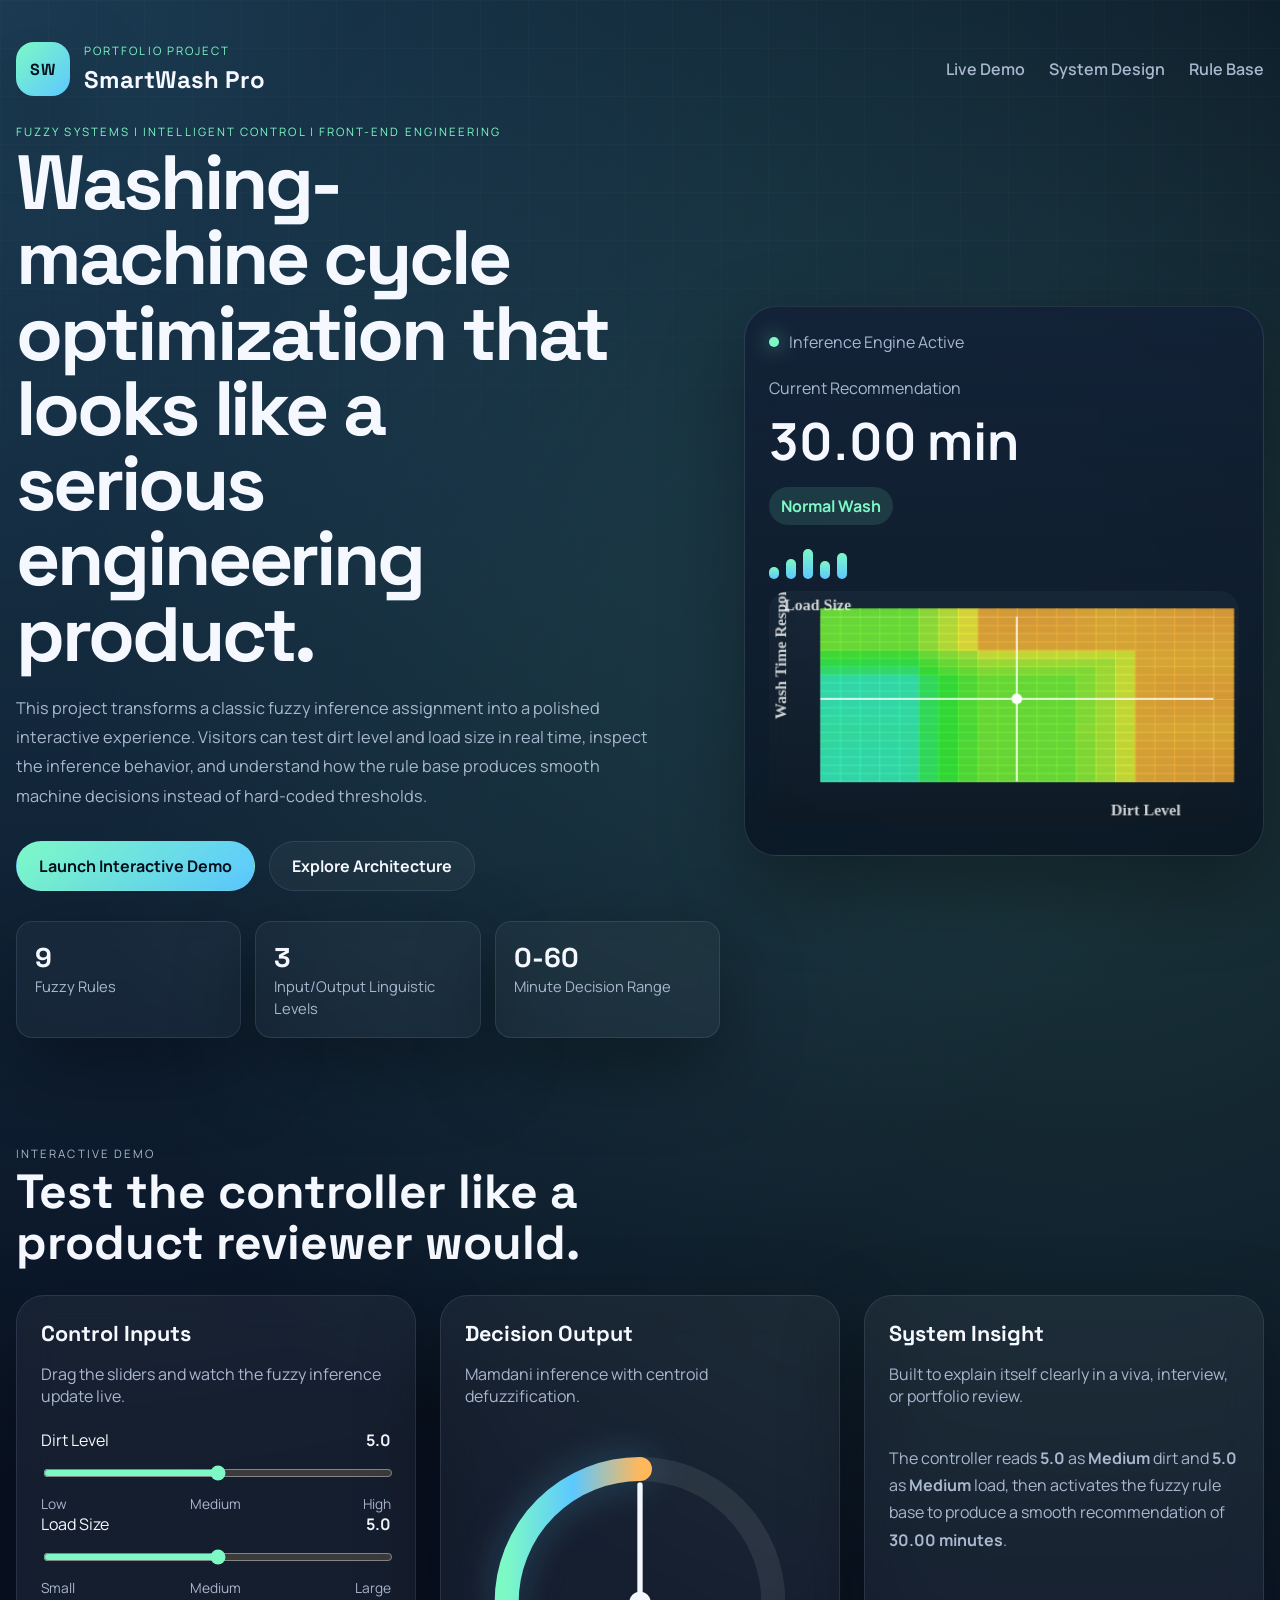
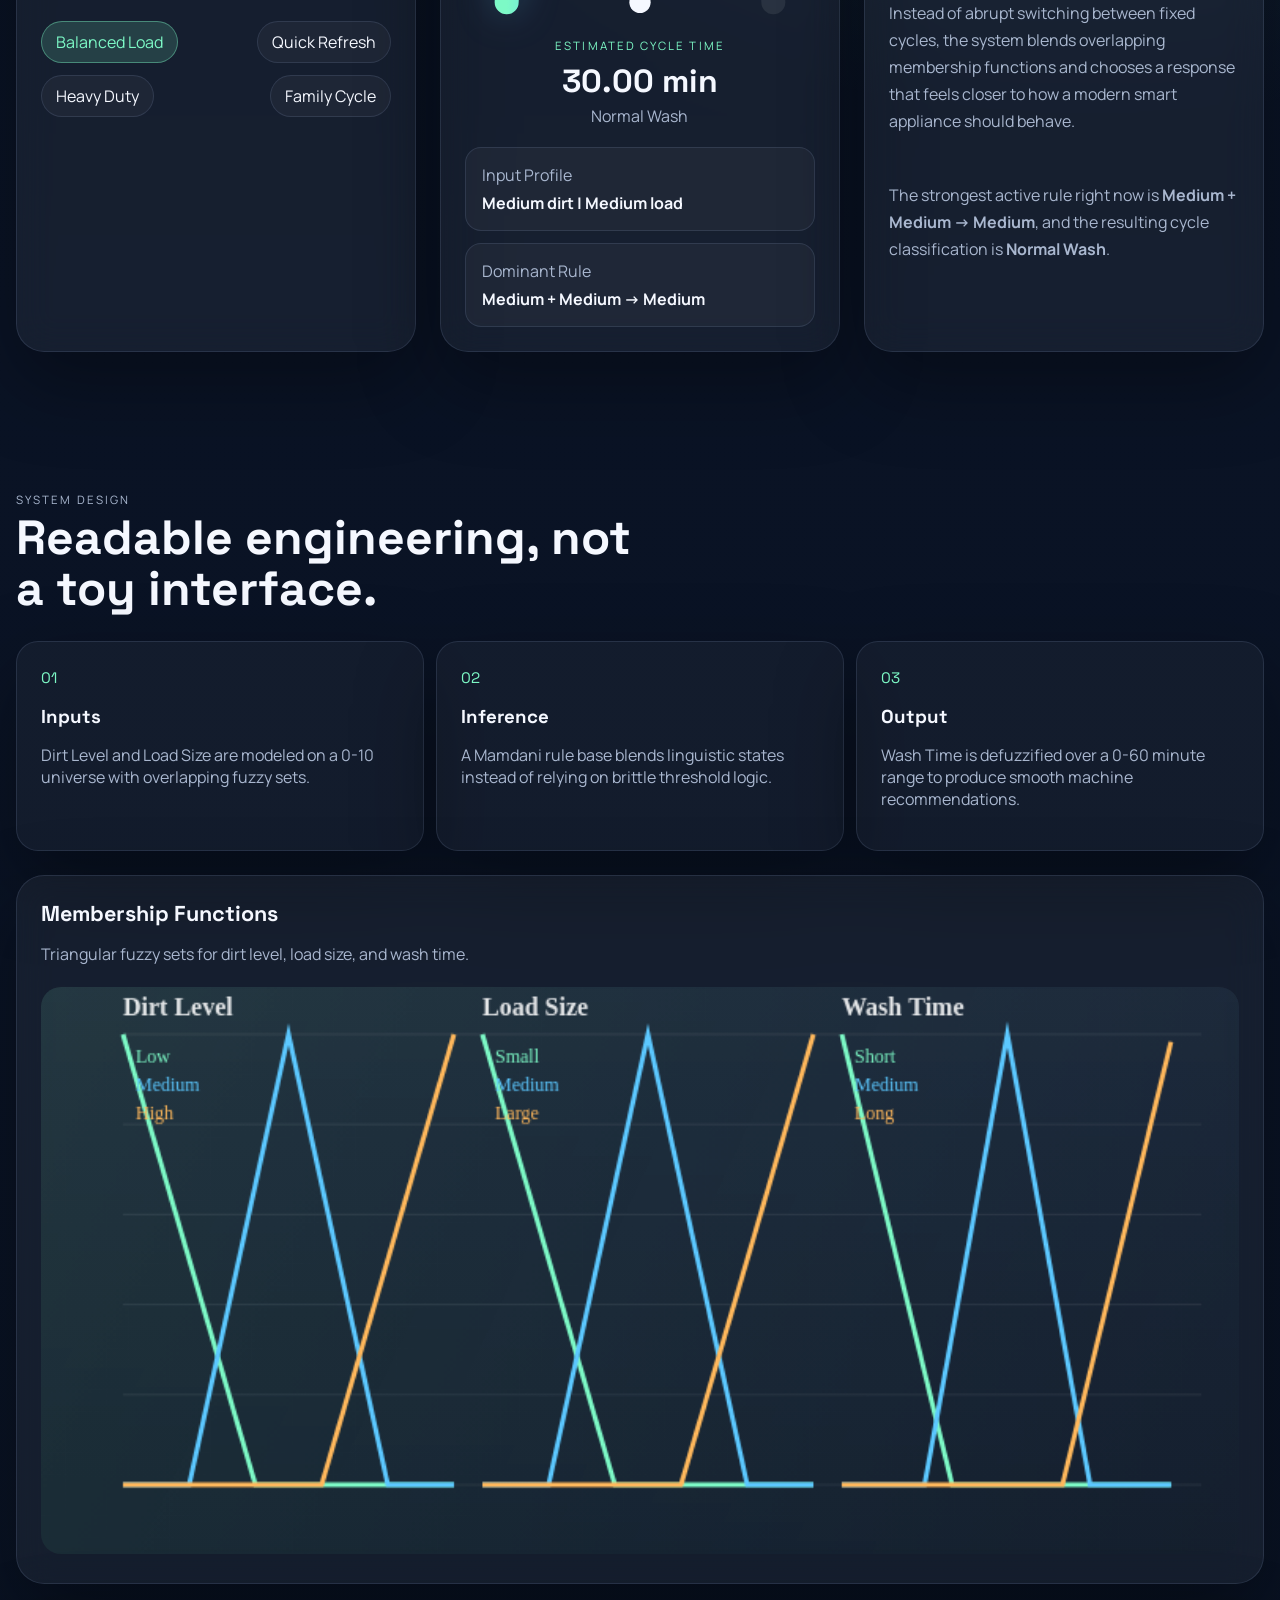
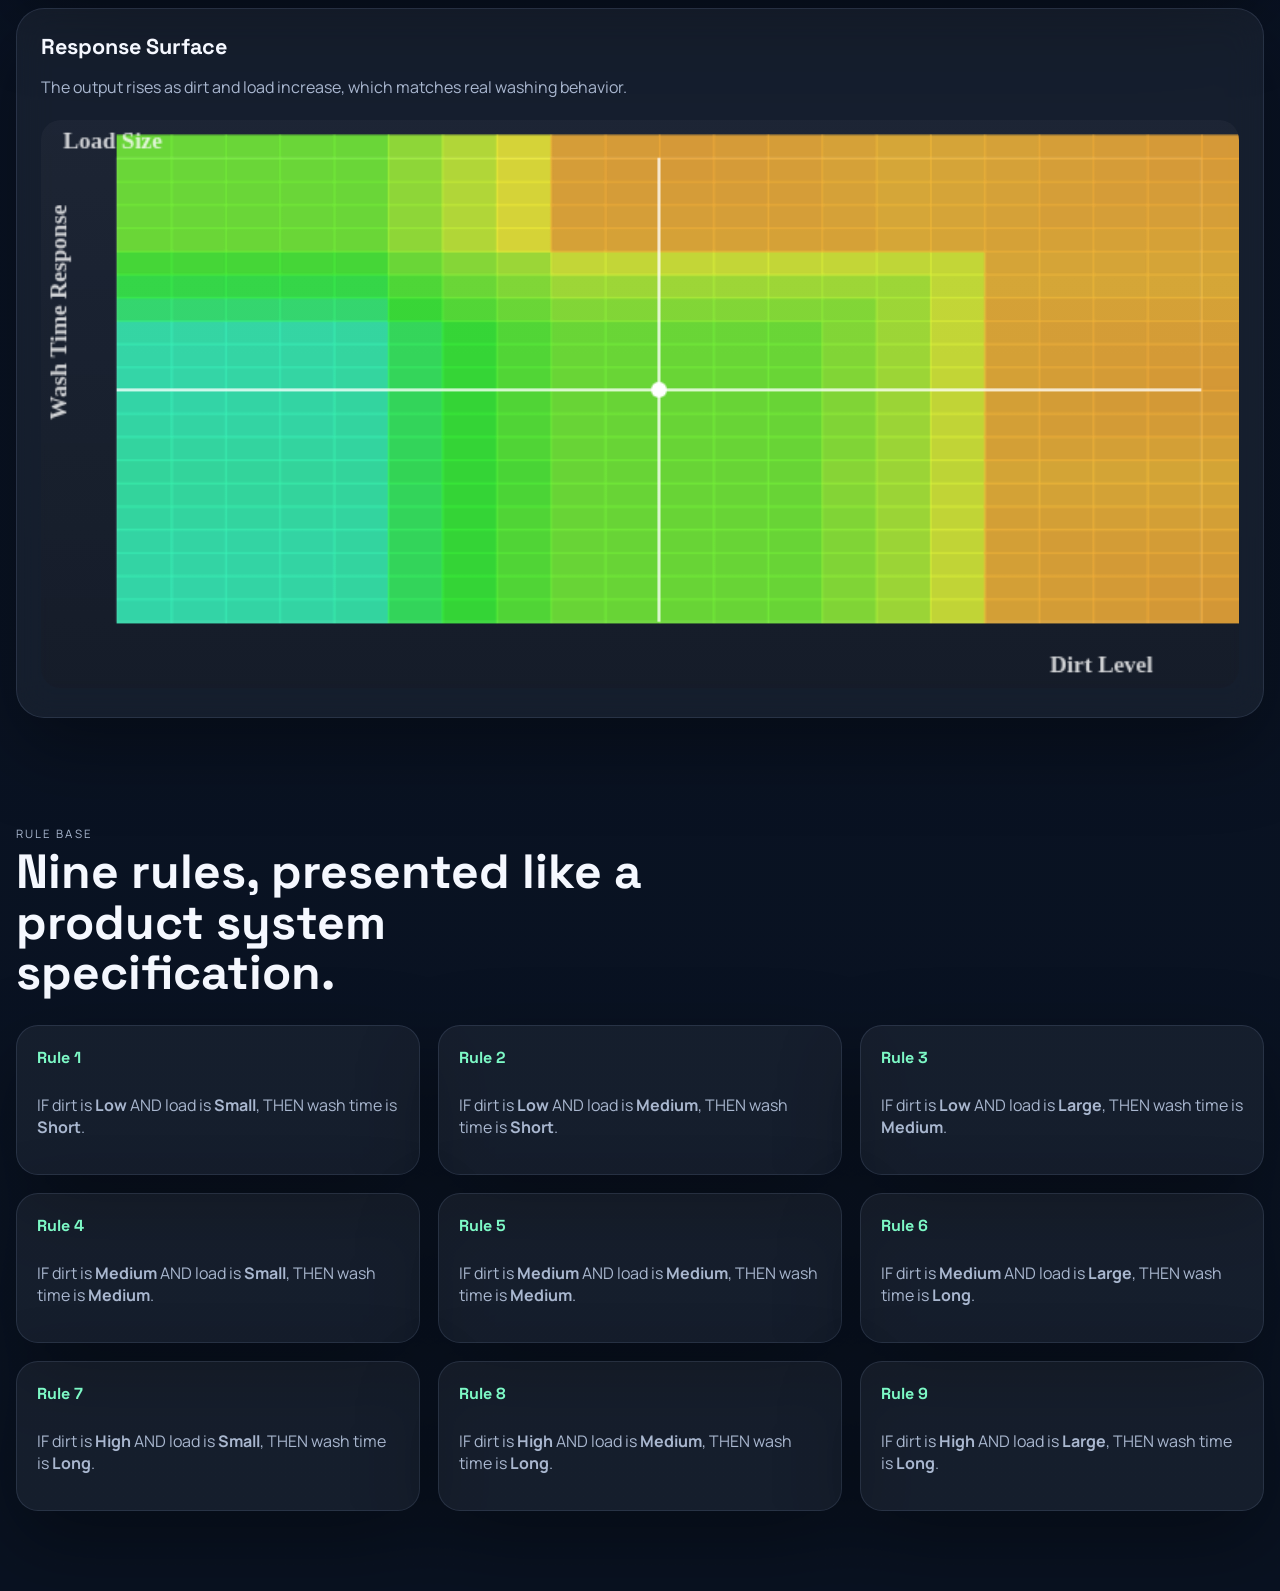
==== index.html @ 4794e283 "Launch SmartWash Pro portfolio site" ====
<!DOCTYPE html>
<html lang="en">
<head>
  <meta charset="UTF-8">
  <meta name="viewport" content="width=device-width, initial-scale=1.0">
  <title>SmartWash Pro | Fuzzy Logic Washing Machine Controller</title>
  <meta
    name="description"
    content="A portfolio-grade fuzzy logic controller for washing-machine cycle optimization with an interactive web demo, response surface, and rule-based inference engine."
  >
  <link rel="preconnect" href="https://fonts.googleapis.com">
  <link rel="preconnect" href="https://fonts.gstatic.com" crossorigin>
  <link href="https://fonts.googleapis.com/css2?family=Space+Grotesk:wght@400;500;700&family=Manrope:wght@400;500;700;800&display=swap" rel="stylesheet">
  <link rel="stylesheet" href="styles.css">
</head>
<body>
  <div class="page-shell">
    <header class="hero">
      <nav class="topbar">
        <div class="brand">
          <span class="brand-mark">SW</span>
          <div>
            <p class="eyebrow">Portfolio Project</p>
            <h1>SmartWash Pro</h1>
          </div>
        </div>
        <div class="topbar-links">
          <a href="#demo">Live Demo</a>
          <a href="#system">System Design</a>
          <a href="#rules">Rule Base</a>
        </div>
      </nav>

      <div class="hero-grid">
        <section class="hero-copy">
          <p class="eyebrow">Fuzzy Systems | Intelligent Control | Front-End Engineering</p>
          <h2>Washing-machine cycle optimization that looks like a serious engineering product.</h2>
          <p class="hero-text">
            This project transforms a classic fuzzy inference assignment into a polished interactive experience.
            Visitors can test dirt level and load size in real time, inspect the inference behavior, and understand
            how the rule base produces smooth machine decisions instead of hard-coded thresholds.
          </p>
          <div class="hero-actions">
            <a class="button button-primary" href="#demo">Launch Interactive Demo</a>
            <a class="button button-secondary" href="#system">Explore Architecture</a>
          </div>
          <ul class="hero-metrics">
            <li>
              <strong>9</strong>
              <span>Fuzzy Rules</span>
            </li>
            <li>
              <strong>3</strong>
              <span>Input/Output Linguistic Levels</span>
            </li>
            <li>
              <strong>0-60</strong>
              <span>Minute Decision Range</span>
            </li>
          </ul>
        </section>

        <section class="hero-panel">
          <div class="glass-card hero-visual">
            <div class="hero-visual-header">
              <span class="status-dot"></span>
              <span>Inference Engine Active</span>
            </div>
            <div class="hero-output">
              <p>Current Recommendation</p>
              <h3 id="hero-time">30.00 min</h3>
              <span id="hero-cycle" class="pill">Normal Wash</span>
            </div>
            <div class="signal-bars" aria-hidden="true">
              <span></span>
              <span></span>
              <span></span>
              <span></span>
              <span></span>
            </div>
            <canvas id="miniSurface" width="440" height="220"></canvas>
          </div>
        </section>
      </div>
    </header>

    <main>
      <section id="demo" class="section">
        <div class="section-heading">
          <p class="eyebrow">Interactive Demo</p>
          <h2>Test the controller like a product reviewer would.</h2>
        </div>

        <div class="demo-grid">
          <article class="card control-card">
            <div class="card-heading">
              <h3>Control Inputs</h3>
              <p>Drag the sliders and watch the fuzzy inference update live.</p>
            </div>

            <label class="slider-block" for="dirtSlider">
              <div class="slider-title">
                <span>Dirt Level</span>
                <strong id="dirtValue">5.0</strong>
              </div>
              <input id="dirtSlider" type="range" min="0" max="10" step="0.1" value="5">
              <div class="slider-scale">
                <span>Low</span>
                <span>Medium</span>
                <span>High</span>
              </div>
            </label>

            <label class="slider-block" for="loadSlider">
              <div class="slider-title">
                <span>Load Size</span>
                <strong id="loadValue">5.0</strong>
              </div>
              <input id="loadSlider" type="range" min="0" max="10" step="0.1" value="5">
              <div class="slider-scale">
                <span>Small</span>
                <span>Medium</span>
                <span>Large</span>
              </div>
            </label>

            <div class="preset-group">
              <button class="chip is-active" data-dirt="5" data-load="5">Balanced Load</button>
              <button class="chip" data-dirt="2.5" data-load="3">Quick Refresh</button>
              <button class="chip" data-dirt="8" data-load="9">Heavy Duty</button>
              <button class="chip" data-dirt="6.5" data-load="8">Family Cycle</button>
            </div>
          </article>

          <article class="card output-card">
            <div class="card-heading">
              <h3>Decision Output</h3>
              <p>Mamdani inference with centroid defuzzification.</p>
            </div>

            <div class="gauge-wrap">
              <svg viewBox="0 0 240 150" class="gauge" aria-hidden="true">
                <path class="gauge-track" d="M20 130 A100 100 0 0 1 220 130"></path>
                <path id="gaugeProgress" class="gauge-progress" d="M20 130 A100 100 0 0 1 220 130"></path>
                <line id="gaugeNeedle" class="gauge-needle" x1="120" y1="130" x2="120" y2="42"></line>
                <circle class="gauge-cap" cx="120" cy="130" r="8"></circle>
              </svg>
              <div class="gauge-readout">
                <span class="eyebrow">Estimated Cycle Time</span>
                <strong id="washTime">30.00 min</strong>
                <p id="cycleName">Normal Wash</p>
              </div>
            </div>

            <div class="output-grid">
              <div class="stat-tile">
                <span>Input Profile</span>
                <strong id="inputProfile">Medium dirt | Medium load</strong>
              </div>
              <div class="stat-tile">
                <span>Dominant Rule</span>
                <strong id="dominantRule">Medium + Medium -> Medium</strong>
              </div>
            </div>
          </article>

          <article class="card explanation-card">
            <div class="card-heading">
              <h3>System Insight</h3>
              <p>Built to explain itself clearly in a viva, interview, or portfolio review.</p>
            </div>

            <div id="systemInsight" class="insight-copy"></div>
          </article>
        </div>
      </section>

      <section id="system" class="section section-dark">
        <div class="section-heading">
          <p class="eyebrow">System Design</p>
          <h2>Readable engineering, not a toy interface.</h2>
        </div>

        <div class="architecture-grid">
          <article class="architecture-card">
            <span class="architecture-index">01</span>
            <h3>Inputs</h3>
            <p>Dirt Level and Load Size are modeled on a 0-10 universe with overlapping fuzzy sets.</p>
          </article>
          <article class="architecture-card">
            <span class="architecture-index">02</span>
            <h3>Inference</h3>
            <p>A Mamdani rule base blends linguistic states instead of relying on brittle threshold logic.</p>
          </article>
          <article class="architecture-card">
            <span class="architecture-index">03</span>
            <h3>Output</h3>
            <p>Wash Time is defuzzified over a 0-60 minute range to produce smooth machine recommendations.</p>
          </article>
        </div>

        <div class="visual-grid">
          <article class="card chart-card">
            <div class="card-heading">
              <h3>Membership Functions</h3>
              <p>Triangular fuzzy sets for dirt level, load size, and wash time.</p>
            </div>
            <canvas id="membershipCanvas" width="760" height="360"></canvas>
          </article>

          <article class="card surface-card">
            <div class="card-heading">
              <h3>Response Surface</h3>
              <p>The output rises as dirt and load increase, which matches real washing behavior.</p>
            </div>
            <canvas id="surfaceCanvas" width="760" height="360"></canvas>
          </article>
        </div>
      </section>

      <section id="rules" class="section">
        <div class="section-heading">
          <p class="eyebrow">Rule Base</p>
          <h2>Nine rules, presented like a product system specification.</h2>
        </div>

        <div id="ruleList" class="rules-grid"></div>
      </section>
    </main>
  </div>

  <script src="script.js"></script>
</body>
</html>
---- styles.css ----
:root {
  --bg: #08111f;
  --bg-soft: #0f1b32;
  --panel: rgba(10, 20, 38, 0.72);
  --panel-solid: #101b2f;
  --panel-light: #f5f7fb;
  --text: #f5f8ff;
  --text-soft: #a9b7cf;
  --text-dark: #122034;
  --line: rgba(180, 205, 255, 0.12);
  --accent: #7df9c6;
  --accent-2: #5cc8ff;
  --accent-3: #ffb85c;
  --danger: #ff6b6b;
  --shadow: 0 30px 80px rgba(0, 0, 0, 0.35);
  --radius-xl: 28px;
  --radius-lg: 22px;
  --radius-md: 16px;
  --max-width: 1320px;
}

* {
  box-sizing: border-box;
}

html {
  scroll-behavior: smooth;
}

body {
  margin: 0;
  font-family: "Manrope", sans-serif;
  color: var(--text);
  background:
    radial-gradient(circle at top left, rgba(92, 200, 255, 0.24), transparent 30%),
    radial-gradient(circle at 85% 15%, rgba(125, 249, 198, 0.16), transparent 24%),
    linear-gradient(180deg, #07101d 0%, #0a1325 40%, #091221 100%);
}

body::before {
  content: "";
  position: fixed;
  inset: 0;
  pointer-events: none;
  background-image:
    linear-gradient(rgba(255, 255, 255, 0.025) 1px, transparent 1px),
    linear-gradient(90deg, rgba(255, 255, 255, 0.025) 1px, transparent 1px);
  background-size: 48px 48px;
  mask-image: linear-gradient(180deg, rgba(0, 0, 0, 0.85), transparent 92%);
}

.page-shell {
  width: min(calc(100% - 32px), var(--max-width));
  margin: 0 auto;
}

.hero,
.section {
  position: relative;
  padding: 28px 0 80px;
}

.topbar {
  display: flex;
  align-items: center;
  justify-content: space-between;
  gap: 24px;
  padding: 14px 0 28px;
}

.brand {
  display: flex;
  align-items: center;
  gap: 14px;
}

.brand-mark {
  display: grid;
  place-items: center;
  width: 54px;
  height: 54px;
  border-radius: 18px;
  font-family: "Space Grotesk", sans-serif;
  font-weight: 700;
  letter-spacing: 0.08em;
  background: linear-gradient(135deg, var(--accent), var(--accent-2));
  color: #04101d;
  box-shadow: var(--shadow);
}

.brand h1,
.hero-copy h2,
.section-heading h2,
.card h3,
.architecture-card h3 {
  margin: 0;
  font-family: "Space Grotesk", sans-serif;
}

.eyebrow {
  margin: 0 0 6px;
  text-transform: uppercase;
  letter-spacing: 0.18em;
  font-size: 0.72rem;
  color: var(--accent);
}

.topbar-links {
  display: flex;
  gap: 24px;
}

.topbar-links a,
.button,
.chip {
  transition: transform 160ms ease, background 160ms ease, border-color 160ms ease, color 160ms ease, opacity 160ms ease;
}

.topbar-links a {
  color: var(--text-soft);
  text-decoration: none;
  font-weight: 600;
}

.topbar-links a:hover,
.topbar-links a:focus-visible {
  color: var(--text);
}

.hero-grid,
.demo-grid,
.architecture-grid,
.visual-grid {
  display: grid;
  gap: 24px;
}

.hero-grid {
  grid-template-columns: 1.15fr 0.85fr;
  align-items: center;
  min-height: 72vh;
}

.hero-copy h2 {
  max-width: 12ch;
  font-size: clamp(2.8rem, 6vw, 5.6rem);
  line-height: 0.98;
  letter-spacing: -0.04em;
}

.hero-text,
.section-heading p,
.card-heading p,
.architecture-card p,
.insight-copy,
.rule-card p {
  color: var(--text-soft);
}

.hero-text {
  max-width: 65ch;
  margin: 22px 0 0;
  font-size: 1.02rem;
  line-height: 1.8;
}

.hero-actions {
  display: flex;
  gap: 14px;
  flex-wrap: wrap;
  margin: 30px 0;
}

.button {
  display: inline-flex;
  align-items: center;
  justify-content: center;
  min-height: 50px;
  padding: 0 22px;
  border-radius: 999px;
  border: 1px solid var(--line);
  text-decoration: none;
  font-weight: 700;
}

.button:hover,
.chip:hover {
  transform: translateY(-2px);
}

.button-primary {
  background: linear-gradient(135deg, var(--accent), var(--accent-2));
  color: #05101d;
}

.button-secondary {
  color: var(--text);
  background: rgba(255, 255, 255, 0.04);
}

.hero-metrics {
  display: grid;
  grid-template-columns: repeat(3, minmax(0, 1fr));
  gap: 14px;
  padding: 0;
  margin: 0;
  list-style: none;
}

.hero-metrics li,
.card,
.architecture-card,
.rule-card {
  border: 1px solid var(--line);
  box-shadow: var(--shadow);
}

.hero-metrics li {
  padding: 18px;
  border-radius: var(--radius-md);
  background: rgba(255, 255, 255, 0.035);
  backdrop-filter: blur(10px);
}

.hero-metrics strong {
  display: block;
  font-size: 1.7rem;
  font-family: "Space Grotesk", sans-serif;
}

.hero-metrics span {
  color: var(--text-soft);
  font-size: 0.92rem;
}

.glass-card {
  background: linear-gradient(180deg, rgba(18, 31, 54, 0.82), rgba(7, 16, 30, 0.72));
  border: 1px solid rgba(190, 218, 255, 0.14);
  border-radius: 32px;
  padding: 24px;
  backdrop-filter: blur(20px);
  box-shadow: var(--shadow);
}

.hero-visual-header {
  display: flex;
  align-items: center;
  gap: 10px;
  color: var(--text-soft);
}

.status-dot {
  width: 10px;
  height: 10px;
  border-radius: 999px;
  background: var(--accent);
  box-shadow: 0 0 20px rgba(125, 249, 198, 0.8);
}

.hero-output {
  margin: 24px 0 12px;
}

.hero-output p,
.gauge-readout p,
.stat-tile span {
  margin: 0;
  color: var(--text-soft);
}

.hero-output h3 {
  margin: 6px 0 12px;
  font-size: clamp(2.2rem, 4vw, 3.5rem);
}

.pill {
  display: inline-flex;
  align-items: center;
  padding: 8px 12px;
  border-radius: 999px;
  background: rgba(125, 249, 198, 0.12);
  color: var(--accent);
  font-weight: 700;
}

.signal-bars {
  display: flex;
  align-items: end;
  gap: 7px;
  height: 42px;
  margin-bottom: 12px;
}

.signal-bars span {
  width: 10px;
  border-radius: 999px;
  background: linear-gradient(180deg, var(--accent), var(--accent-2));
  animation: signal 1.6s ease-in-out infinite;
}

.signal-bars span:nth-child(1) { height: 12px; animation-delay: 0s; }
.signal-bars span:nth-child(2) { height: 20px; animation-delay: 0.12s; }
.signal-bars span:nth-child(3) { height: 30px; animation-delay: 0.24s; }
.signal-bars span:nth-child(4) { height: 18px; animation-delay: 0.36s; }
.signal-bars span:nth-child(5) { height: 26px; animation-delay: 0.48s; }

@keyframes signal {
  0%, 100% { opacity: 0.45; transform: scaleY(0.88); }
  50% { opacity: 1; transform: scaleY(1.08); }
}

.section-heading {
  max-width: 64ch;
  margin-bottom: 26px;
}

.section-heading h2 {
  font-size: clamp(2rem, 4vw, 3rem);
  line-height: 1.06;
}

.demo-grid {
  grid-template-columns: 1fr 1fr 1fr;
}

.card {
  padding: 24px;
  border-radius: var(--radius-xl);
  background: rgba(255, 255, 255, 0.05);
  backdrop-filter: blur(18px);
}

.card-heading {
  margin-bottom: 22px;
}

.card-heading h3 {
  font-size: 1.35rem;
}

.slider-block + .slider-block {
  margin-top: 24px;
}

.slider-title,
.output-grid,
.architecture-grid,
.preset-group {
  display: flex;
  justify-content: space-between;
  gap: 12px;
  flex-wrap: wrap;
}

.slider-title {
  margin-bottom: 12px;
}

input[type="range"] {
  width: 100%;
  accent-color: var(--accent);
}

.slider-scale {
  display: flex;
  justify-content: space-between;
  margin-top: 8px;
  color: var(--text-soft);
  font-size: 0.86rem;
}

.preset-group {
  margin-top: 24px;
}

.chip {
  min-height: 42px;
  padding: 0 14px;
  border-radius: 999px;
  border: 1px solid var(--line);
  background: rgba(255, 255, 255, 0.04);
  color: var(--text);
  font: inherit;
  cursor: pointer;
}

.chip.is-active {
  background: rgba(125, 249, 198, 0.16);
  color: var(--accent);
  border-color: rgba(125, 249, 198, 0.4);
}

.gauge-wrap {
  display: grid;
  place-items: center;
  gap: 4px;
}

.gauge {
  width: min(100%, 320px);
  overflow: visible;
}

.gauge-track,
.gauge-progress {
  fill: none;
  stroke-linecap: round;
  stroke-width: 18;
}

.gauge-track {
  stroke: rgba(255, 255, 255, 0.08);
}

.gauge-progress {
  stroke: url(#gaugeGradient);
  filter: drop-shadow(0 0 14px rgba(92, 200, 255, 0.25));
}

.gauge-needle {
  stroke: var(--text);
  stroke-width: 4;
  stroke-linecap: round;
  transform-origin: 120px 130px;
}

.gauge-cap {
  fill: var(--text);
}

.gauge-readout {
  text-align: center;
}

.gauge-readout strong {
  display: block;
  margin: 6px 0 4px;
  font-size: 2rem;
  font-family: "Space Grotesk", sans-serif;
}

.output-grid {
  margin-top: 20px;
}

.stat-tile {
  flex: 1 1 220px;
  padding: 16px;
  border-radius: var(--radius-md);
  background: rgba(255, 255, 255, 0.04);
  border: 1px solid var(--line);
}

.stat-tile strong {
  display: block;
  margin-top: 6px;
}

.insight-copy {
  display: grid;
  gap: 14px;
  line-height: 1.7;
}

.section-dark {
  padding-top: 60px;
}

.architecture-grid {
  display: grid;
  grid-template-columns: repeat(3, minmax(0, 1fr));
  margin-bottom: 24px;
}

.architecture-card {
  padding: 24px;
  border-radius: var(--radius-lg);
  background: rgba(255, 255, 255, 0.04);
}

.architecture-index {
  display: inline-flex;
  margin-bottom: 18px;
  color: var(--accent);
  font-family: "Space Grotesk", sans-serif;
  font-size: 0.95rem;
}

.visual-grid {
  grid-template-columns: 1fr;
}

.chart-card canvas,
.surface-card canvas,
.hero-visual canvas {
  width: 100%;
  border-radius: 20px;
  background: linear-gradient(180deg, rgba(255, 255, 255, 0.02), rgba(0, 0, 0, 0.14));
}

.rules-grid {
  display: grid;
  grid-template-columns: repeat(3, minmax(0, 1fr));
  gap: 18px;
}

.rule-card {
  padding: 20px;
  border-radius: var(--radius-lg);
  background: rgba(255, 255, 255, 0.05);
}

.rule-card strong {
  display: inline-flex;
  margin-bottom: 10px;
  color: var(--accent);
  font-family: "Space Grotesk", sans-serif;
}

@media (max-width: 1100px) {
  .hero-grid,
  .demo-grid,
  .architecture-grid,
  .rules-grid {
    grid-template-columns: 1fr;
  }

  .topbar {
    flex-direction: column;
    align-items: flex-start;
  }

  .topbar-links {
    gap: 16px;
    flex-wrap: wrap;
  }
}

@media (max-width: 720px) {
  .page-shell {
    width: min(calc(100% - 20px), var(--max-width));
  }

  .hero,
  .section {
    padding-bottom: 56px;
  }

  .card,
  .architecture-card,
  .glass-card {
    padding: 18px;
    border-radius: 22px;
  }

  .hero-copy h2 {
    max-width: 100%;
  }

  .hero-metrics {
    grid-template-columns: 1fr;
  }
}
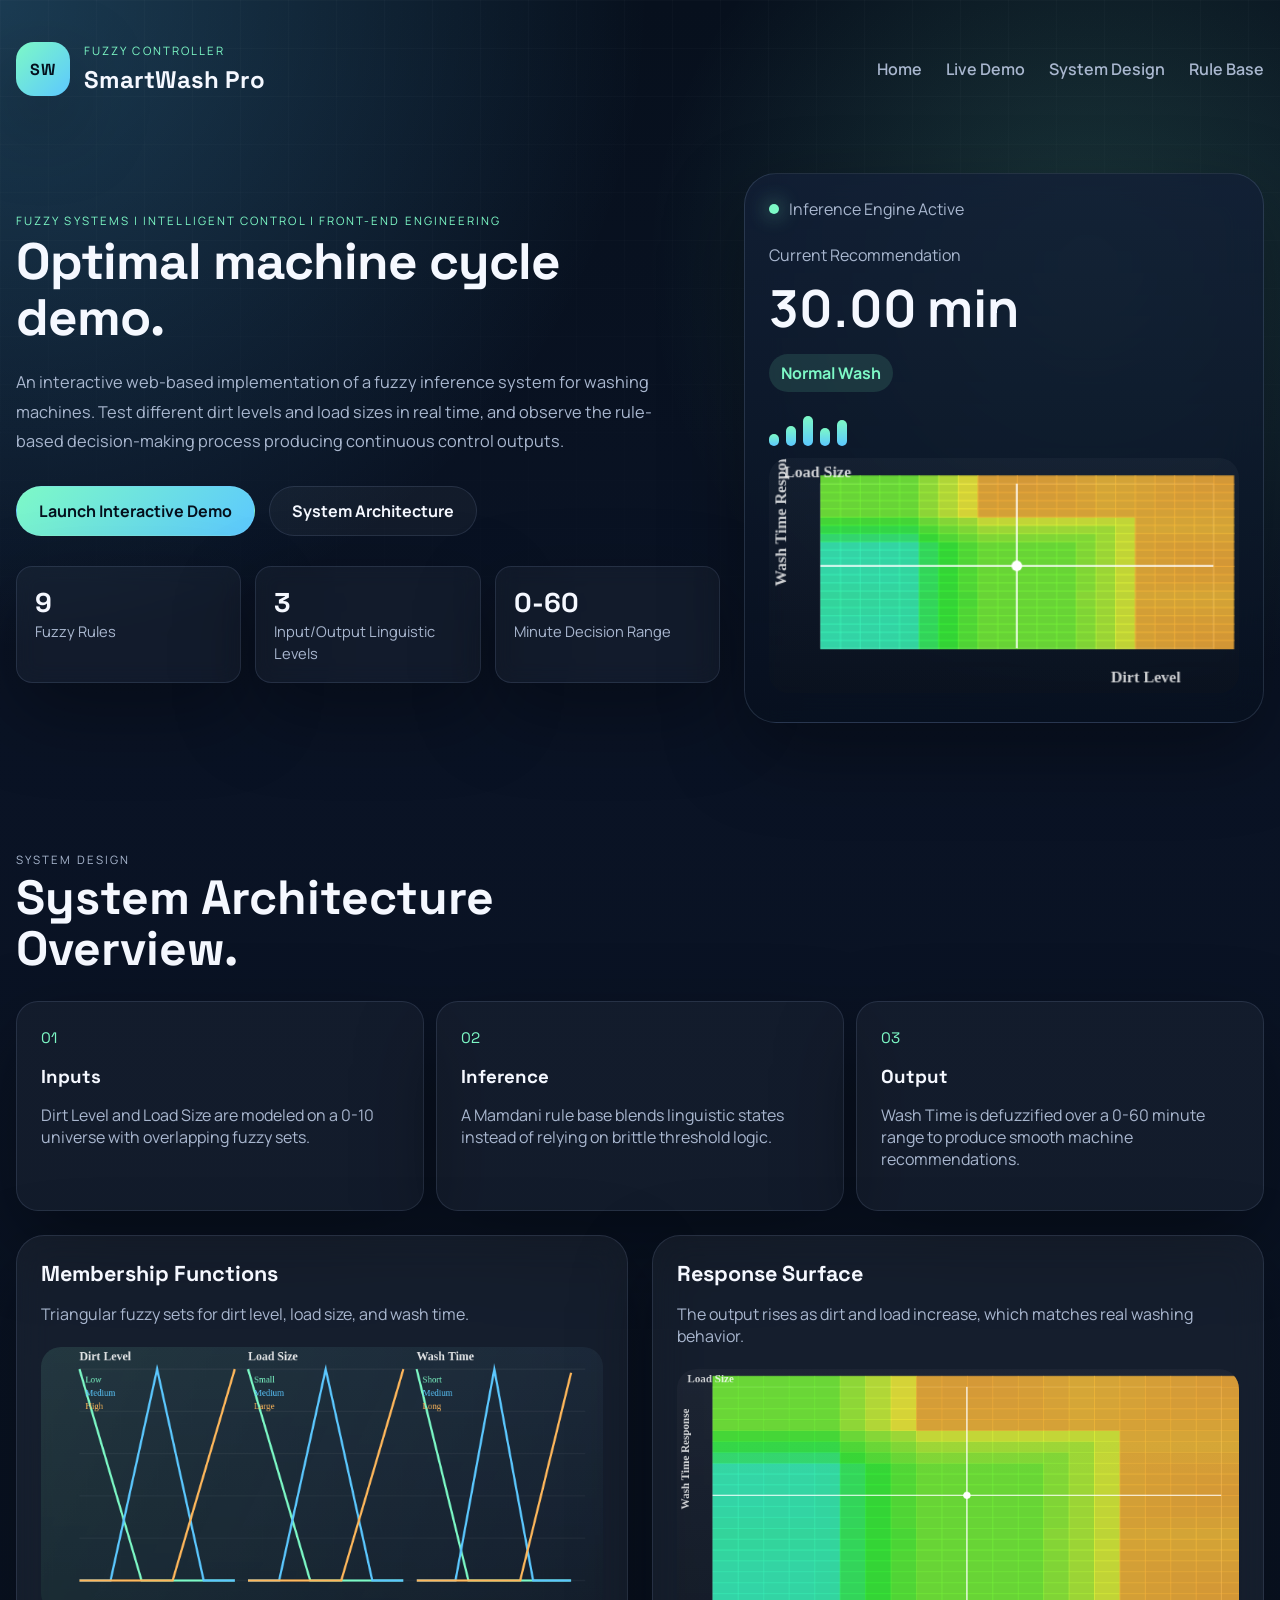
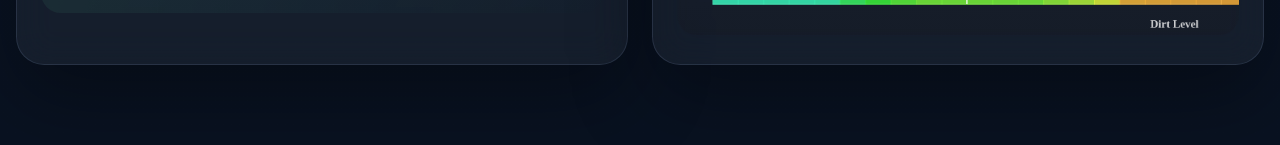
==== commit 47681424: "Update washing machine project files" ====
--- a/index.html
+++ b/index.html
@@ -20,29 +20,28 @@
         <div class="brand">
           <span class="brand-mark">SW</span>
           <div>
-            <p class="eyebrow">Portfolio Project</p>
+            <p class="eyebrow">Fuzzy Controller</p>
             <h1>SmartWash Pro</h1>
           </div>
         </div>
         <div class="topbar-links">
-          <a href="#demo">Live Demo</a>
+          <a href="index.html">Home</a>
+          <a href="demo.html">Live Demo</a>
           <a href="#system">System Design</a>
-          <a href="#rules">Rule Base</a>
+          <a href="rules.html">Rule Base</a>
         </div>
       </nav>
 
       <div class="hero-grid">
         <section class="hero-copy">
           <p class="eyebrow">Fuzzy Systems | Intelligent Control | Front-End Engineering</p>
-          <h2>Washing-machine cycle optimization that looks like a serious engineering product.</h2>
+          <h2>Optimal machine cycle demo.</h2>
           <p class="hero-text">
-            This project transforms a classic fuzzy inference assignment into a polished interactive experience.
-            Visitors can test dirt level and load size in real time, inspect the inference behavior, and understand
-            how the rule base produces smooth machine decisions instead of hard-coded thresholds.
+            An interactive web-based implementation of a fuzzy inference system for washing machines. Test different dirt levels and load sizes in real time, and observe the rule-based decision-making process producing continuous control outputs.
           </p>
           <div class="hero-actions">
-            <a class="button button-primary" href="#demo">Launch Interactive Demo</a>
-            <a class="button button-secondary" href="#system">Explore Architecture</a>
+            <a class="button button-primary" href="demo.html">Launch Interactive Demo</a>
+            <a class="button button-secondary" href="#system">System Architecture</a>
           </div>
           <ul class="hero-metrics">
             <li>
@@ -85,100 +84,10 @@
     </header>
 
     <main>
-      <section id="demo" class="section">
-        <div class="section-heading">
-          <p class="eyebrow">Interactive Demo</p>
-          <h2>Test the controller like a product reviewer would.</h2>
-        </div>
-
-        <div class="demo-grid">
-          <article class="card control-card">
-            <div class="card-heading">
-              <h3>Control Inputs</h3>
-              <p>Drag the sliders and watch the fuzzy inference update live.</p>
-            </div>
-
-            <label class="slider-block" for="dirtSlider">
-              <div class="slider-title">
-                <span>Dirt Level</span>
-                <strong id="dirtValue">5.0</strong>
-              </div>
-              <input id="dirtSlider" type="range" min="0" max="10" step="0.1" value="5">
-              <div class="slider-scale">
-                <span>Low</span>
-                <span>Medium</span>
-                <span>High</span>
-              </div>
-            </label>
-
-            <label class="slider-block" for="loadSlider">
-              <div class="slider-title">
-                <span>Load Size</span>
-                <strong id="loadValue">5.0</strong>
-              </div>
-              <input id="loadSlider" type="range" min="0" max="10" step="0.1" value="5">
-              <div class="slider-scale">
-                <span>Small</span>
-                <span>Medium</span>
-                <span>Large</span>
-              </div>
-            </label>
-
-            <div class="preset-group">
-              <button class="chip is-active" data-dirt="5" data-load="5">Balanced Load</button>
-              <button class="chip" data-dirt="2.5" data-load="3">Quick Refresh</button>
-              <button class="chip" data-dirt="8" data-load="9">Heavy Duty</button>
-              <button class="chip" data-dirt="6.5" data-load="8">Family Cycle</button>
-            </div>
-          </article>
-
-          <article class="card output-card">
-            <div class="card-heading">
-              <h3>Decision Output</h3>
-              <p>Mamdani inference with centroid defuzzification.</p>
-            </div>
-
-            <div class="gauge-wrap">
-              <svg viewBox="0 0 240 150" class="gauge" aria-hidden="true">
-                <path class="gauge-track" d="M20 130 A100 100 0 0 1 220 130"></path>
-                <path id="gaugeProgress" class="gauge-progress" d="M20 130 A100 100 0 0 1 220 130"></path>
-                <line id="gaugeNeedle" class="gauge-needle" x1="120" y1="130" x2="120" y2="42"></line>
-                <circle class="gauge-cap" cx="120" cy="130" r="8"></circle>
-              </svg>
-              <div class="gauge-readout">
-                <span class="eyebrow">Estimated Cycle Time</span>
-                <strong id="washTime">30.00 min</strong>
-                <p id="cycleName">Normal Wash</p>
-              </div>
-            </div>
-
-            <div class="output-grid">
-              <div class="stat-tile">
-                <span>Input Profile</span>
-                <strong id="inputProfile">Medium dirt | Medium load</strong>
-              </div>
-              <div class="stat-tile">
-                <span>Dominant Rule</span>
-                <strong id="dominantRule">Medium + Medium -> Medium</strong>
-              </div>
-            </div>
-          </article>
-
-          <article class="card explanation-card">
-            <div class="card-heading">
-              <h3>System Insight</h3>
-              <p>Built to explain itself clearly in a viva, interview, or portfolio review.</p>
-            </div>
-
-            <div id="systemInsight" class="insight-copy"></div>
-          </article>
-        </div>
-      </section>
-
-      <section id="system" class="section section-dark">
+      <section id="system" class="section section-dark" style="padding-top: 0;">
         <div class="section-heading">
           <p class="eyebrow">System Design</p>
-          <h2>Readable engineering, not a toy interface.</h2>
+          <h2>System Architecture Overview.</h2>
         </div>
 
         <div class="architecture-grid">
@@ -217,15 +126,6 @@
           </article>
         </div>
       </section>
-
-      <section id="rules" class="section">
-        <div class="section-heading">
-          <p class="eyebrow">Rule Base</p>
-          <h2>Nine rules, presented like a product system specification.</h2>
-        </div>
-
-        <div id="ruleList" class="rules-grid"></div>
-      </section>
     </main>
   </div>
 
--- a/styles.css
+++ b/styles.css
@@ -142,10 +142,10 @@
 }
 
 .hero-copy h2 {
-  max-width: 12ch;
-  font-size: clamp(2.8rem, 6vw, 5.6rem);
-  line-height: 0.98;
-  letter-spacing: -0.04em;
+  max-width: 20ch;
+  font-size: clamp(2rem, 4vw, 3.5rem);
+  line-height: 1.1;
+  letter-spacing: -0.02em;
 }
 
 .hero-text,
@@ -487,7 +487,7 @@
 }
 
 .visual-grid {
-  grid-template-columns: 1fr;
+  grid-template-columns: 1fr 1fr;
 }
 
 .chart-card canvas,
@@ -521,7 +521,8 @@
   .hero-grid,
   .demo-grid,
   .architecture-grid,
-  .rules-grid {
+  .rules-grid,
+  .visual-grid {
     grid-template-columns: 1fr;
   }
 
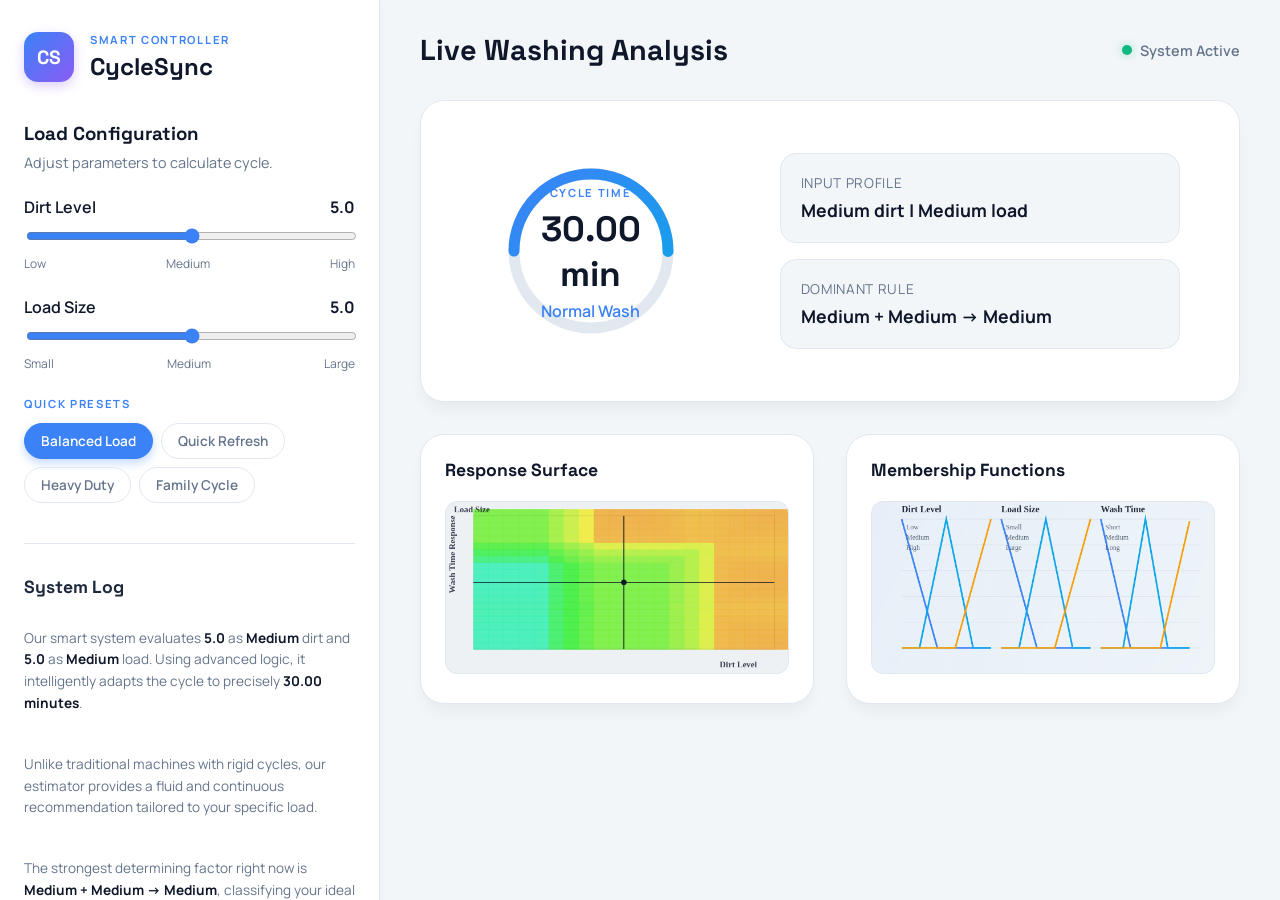
==== commit 40dfac44: "CycleSync Dashboard UI Overhaul" ====
--- a/index.html
+++ b/index.html
@@ -3,132 +3,125 @@
 <head>
   <meta charset="UTF-8">
   <meta name="viewport" content="width=device-width, initial-scale=1.0">
-  <title>SmartWash Pro | Fuzzy Logic Washing Machine Controller</title>
-  <meta
-    name="description"
-    content="A portfolio-grade fuzzy logic controller for washing-machine cycle optimization with an interactive web demo, response surface, and rule-based inference engine."
-  >
+  <title>CycleSync | Intelligent Washer Dashboard</title>
+  <meta name="description" content="CycleSync dashboard for optimal washing cycle calculations.">
   <link rel="preconnect" href="https://fonts.googleapis.com">
   <link rel="preconnect" href="https://fonts.gstatic.com" crossorigin>
   <link href="https://fonts.googleapis.com/css2?family=Space+Grotesk:wght@400;500;700&family=Manrope:wght@400;500;700;800&display=swap" rel="stylesheet">
   <link rel="stylesheet" href="styles.css">
 </head>
 <body>
-  <div class="page-shell">
-    <header class="hero">
-      <nav class="topbar">
-        <div class="brand">
-          <span class="brand-mark">SW</span>
-          <div>
-            <p class="eyebrow">Fuzzy Controller</p>
-            <h1>SmartWash Pro</h1>
+  <div class="app-container">
+    <!-- Sidebar / Control Panel -->
+    <aside class="sidebar">
+      <div class="brand">
+        <span class="brand-mark">CS</span>
+        <div>
+          <p class="eyebrow">Smart Controller</p>
+          <h1>CycleSync</h1>
+        </div>
+      </div>
+      
+      <div class="control-panel">
+        <div class="panel-header">
+          <h3>Load Configuration</h3>
+          <p>Adjust parameters to calculate cycle.</p>
+        </div>
+
+        <label class="slider-block" for="dirtSlider">
+          <div class="slider-title">
+            <span>Dirt Level</span>
+            <strong id="dirtValue">5.0</strong>
+          </div>
+          <input id="dirtSlider" type="range" min="0" max="10" step="0.1" value="5">
+          <div class="slider-scale">
+            <span>Low</span><span>Medium</span><span>High</span>
+          </div>
+        </label>
+
+        <label class="slider-block" for="loadSlider">
+          <div class="slider-title">
+            <span>Load Size</span>
+            <strong id="loadValue">5.0</strong>
+          </div>
+          <input id="loadSlider" type="range" min="0" max="10" step="0.1" value="5">
+          <div class="slider-scale">
+            <span>Small</span><span>Medium</span><span>Large</span>
+          </div>
+        </label>
+
+        <div class="preset-group">
+          <p class="eyebrow">Quick Presets</p>
+          <div class="preset-buttons">
+            <button class="chip is-active" data-dirt="5" data-load="5">Balanced Load</button>
+            <button class="chip" data-dirt="2.5" data-load="3">Quick Refresh</button>
+            <button class="chip" data-dirt="8" data-load="9">Heavy Duty</button>
+            <button class="chip" data-dirt="6.5" data-load="8">Family Cycle</button>
           </div>
         </div>
-        <div class="topbar-links">
-          <a href="index.html">Home</a>
-          <a href="demo.html">Live Demo</a>
-          <a href="#system">System Design</a>
-          <a href="rules.html">Rule Base</a>
+      </div>
+
+      <div class="system-insight">
+        <h3>System Log</h3>
+        <div id="systemInsight" class="insight-copy"></div>
+      </div>
+    </aside>
+
+    <!-- Main Visual Arena -->
+    <main class="main-arena">
+      <header class="arena-header">
+        <h2>Live Washing Analysis</h2>
+        <div class="status-indicator">
+          <span class="status-dot"></span> System Active
         </div>
-      </nav>
+      </header>
 
-      <div class="hero-grid">
-        <section class="hero-copy">
-          <p class="eyebrow">Fuzzy Systems | Intelligent Control | Front-End Engineering</p>
-          <h2>Optimal machine cycle demo.</h2>
-          <p class="hero-text">
-            An interactive web-based implementation of a fuzzy inference system for washing machines. Test different dirt levels and load sizes in real time, and observe the rule-based decision-making process producing continuous control outputs.
-          </p>
-          <div class="hero-actions">
-            <a class="button button-primary" href="demo.html">Launch Interactive Demo</a>
-            <a class="button button-secondary" href="#system">System Architecture</a>
+      <div class="arena-content">
+        <!-- Top row: Primary output -->
+        <div class="primary-output-card">
+          <div class="circular-wrap">
+            <svg viewBox="0 0 120 120" class="circular-chart">
+              <defs>
+                <linearGradient id="gradientRing" x1="0%" y1="0%" x2="100%" y2="100%">
+                  <stop offset="0%" stop-color="#3b82f6" />
+                  <stop offset="100%" stop-color="#0ea5e9" />
+                </linearGradient>
+              </defs>
+              <path class="circle-bg" d="M18 60 a 42 42 0 1 1 84 0 a 42 42 0 1 1 -84 0" />
+              <path class="circle" stroke-dasharray="264, 264" stroke-dashoffset="132" d="M18 60 a 42 42 0 1 1 84 0 a 42 42 0 1 1 -84 0" id="timeRing" />
+            </svg>
+            <div class="circular-readout">
+              <span class="eyebrow">Cycle Time</span>
+              <strong id="washTime">30.00 min</strong>
+              <p id="cycleName">Normal Wash</p>
+            </div>
           </div>
-          <ul class="hero-metrics">
-            <li>
-              <strong>9</strong>
-              <span>Fuzzy Rules</span>
-            </li>
-            <li>
-              <strong>3</strong>
-              <span>Input/Output Linguistic Levels</span>
-            </li>
-            <li>
-              <strong>0-60</strong>
-              <span>Minute Decision Range</span>
-            </li>
-          </ul>
-        </section>
-
-        <section class="hero-panel">
-          <div class="glass-card hero-visual">
-            <div class="hero-visual-header">
-              <span class="status-dot"></span>
-              <span>Inference Engine Active</span>
+          <div class="output-stats">
+            <div class="stat-tile">
+              <span>Input Profile</span>
+              <strong id="inputProfile">Medium dirt | Medium load</strong>
             </div>
-            <div class="hero-output">
-              <p>Current Recommendation</p>
-              <h3 id="hero-time">30.00 min</h3>
-              <span id="hero-cycle" class="pill">Normal Wash</span>
+            <div class="stat-tile">
+              <span>Dominant Rule</span>
+              <strong id="dominantRule">Medium + Medium -> Medium</strong>
             </div>
-            <div class="signal-bars" aria-hidden="true">
-              <span></span>
-              <span></span>
-              <span></span>
-              <span></span>
-              <span></span>
-            </div>
-            <canvas id="miniSurface" width="440" height="220"></canvas>
           </div>
-        </section>
-      </div>
-    </header>
-
-    <main>
-      <section id="system" class="section section-dark" style="padding-top: 0;">
-        <div class="section-heading">
-          <p class="eyebrow">System Design</p>
-          <h2>System Architecture Overview.</h2>
         </div>
 
-        <div class="architecture-grid">
-          <article class="architecture-card">
-            <span class="architecture-index">01</span>
-            <h3>Inputs</h3>
-            <p>Dirt Level and Load Size are modeled on a 0-10 universe with overlapping fuzzy sets.</p>
-          </article>
-          <article class="architecture-card">
-            <span class="architecture-index">02</span>
-            <h3>Inference</h3>
-            <p>A Mamdani rule base blends linguistic states instead of relying on brittle threshold logic.</p>
-          </article>
-          <article class="architecture-card">
-            <span class="architecture-index">03</span>
-            <h3>Output</h3>
-            <p>Wash Time is defuzzified over a 0-60 minute range to produce smooth machine recommendations.</p>
-          </article>
+        <!-- Bottom row: Charts -->
+        <div class="charts-grid">
+          <div class="chart-container">
+            <h3>Response Surface</h3>
+            <canvas id="surfaceCanvas" width="600" height="300"></canvas>
+          </div>
+          <div class="chart-container">
+            <h3>Membership Functions</h3>
+            <canvas id="membershipCanvas" width="600" height="300"></canvas>
+          </div>
         </div>
-
-        <div class="visual-grid">
-          <article class="card chart-card">
-            <div class="card-heading">
-              <h3>Membership Functions</h3>
-              <p>Triangular fuzzy sets for dirt level, load size, and wash time.</p>
-            </div>
-            <canvas id="membershipCanvas" width="760" height="360"></canvas>
-          </article>
-
-          <article class="card surface-card">
-            <div class="card-heading">
-              <h3>Response Surface</h3>
-              <p>The output rises as dirt and load increase, which matches real washing behavior.</p>
-            </div>
-            <canvas id="surfaceCanvas" width="760" height="360"></canvas>
-          </article>
-        </div>
-      </section>
+      </div>
     </main>
   </div>
-
   <script src="script.js"></script>
 </body>
 </html>
--- a/styles.css
+++ b/styles.css
@@ -1,564 +1,155 @@
 :root {
-  --bg: #08111f;
-  --bg-soft: #0f1b32;
-  --panel: rgba(10, 20, 38, 0.72);
-  --panel-solid: #101b2f;
-  --panel-light: #f5f7fb;
-  --text: #f5f8ff;
-  --text-soft: #a9b7cf;
-  --text-dark: #122034;
-  --line: rgba(180, 205, 255, 0.12);
-  --accent: #7df9c6;
-  --accent-2: #5cc8ff;
-  --accent-3: #ffb85c;
-  --danger: #ff6b6b;
-  --shadow: 0 30px 80px rgba(0, 0, 0, 0.35);
-  --radius-xl: 28px;
-  --radius-lg: 22px;
+  --bg: #f3f6f9;
+  --bg-soft: #ffffff;
+  --sidebar-bg: #ffffff;
+  --text: #1e293b;
+  --text-soft: #64748b;
+  --text-dark: #0f172a;
+  --line: #e2e8f0;
+  --accent: #3b82f6;
+  --accent-2: #0ea5e9;
+  --accent-3: #8b5cf6;
+  --shadow-sm: 0 4px 6px -1px rgba(0, 0, 0, 0.05);
+  --shadow-md: 0 10px 15px -3px rgba(0, 0, 0, 0.05);
+  --shadow-lg: 0 20px 25px -5px rgba(0, 0, 0, 0.05);
+  --radius-lg: 24px;
   --radius-md: 16px;
-  --max-width: 1320px;
+  --radius-sm: 12px;
 }
 
-* {
-  box-sizing: border-box;
-}
-
-html {
-  scroll-behavior: smooth;
-}
+* { box-sizing: border-box; }
 
 body {
   margin: 0;
   font-family: "Manrope", sans-serif;
   color: var(--text);
-  background:
-    radial-gradient(circle at top left, rgba(92, 200, 255, 0.24), transparent 30%),
-    radial-gradient(circle at 85% 15%, rgba(125, 249, 198, 0.16), transparent 24%),
-    linear-gradient(180deg, #07101d 0%, #0a1325 40%, #091221 100%);
+  background-color: var(--bg);
+  height: 100vh;
+  overflow: hidden; /* Dashboard style */
 }
 
-body::before {
-  content: "";
-  position: fixed;
-  inset: 0;
-  pointer-events: none;
-  background-image:
-    linear-gradient(rgba(255, 255, 255, 0.025) 1px, transparent 1px),
-    linear-gradient(90deg, rgba(255, 255, 255, 0.025) 1px, transparent 1px);
-  background-size: 48px 48px;
-  mask-image: linear-gradient(180deg, rgba(0, 0, 0, 0.85), transparent 92%);
+.app-container {
+  display: grid;
+  grid-template-columns: 380px 1fr;
+  height: 100vh;
 }
 
-.page-shell {
-  width: min(calc(100% - 32px), var(--max-width));
-  margin: 0 auto;
-}
-
-.hero,
-.section {
-  position: relative;
-  padding: 28px 0 80px;
-}
-
-.topbar {
+/* Sidebar Styling */
+.sidebar {
+  background-color: var(--sidebar-bg);
+  border-right: 1px solid var(--line);
+  padding: 32px 24px;
   display: flex;
-  align-items: center;
-  justify-content: space-between;
-  gap: 24px;
-  padding: 14px 0 28px;
+  flex-direction: column;
+  gap: 40px;
+  overflow-y: auto;
+  box-shadow: var(--shadow-sm);
+  z-index: 10;
 }
 
 .brand {
   display: flex;
   align-items: center;
-  gap: 14px;
+  gap: 16px;
 }
-
 .brand-mark {
   display: grid;
   place-items: center;
-  width: 54px;
-  height: 54px;
-  border-radius: 18px;
+  width: 50px;
+  height: 50px;
+  border-radius: 14px;
   font-family: "Space Grotesk", sans-serif;
   font-weight: 700;
-  letter-spacing: 0.08em;
-  background: linear-gradient(135deg, var(--accent), var(--accent-2));
-  color: #04101d;
-  box-shadow: var(--shadow);
+  font-size: 1.2rem;
+  background: linear-gradient(135deg, var(--accent), var(--accent-3));
+  color: #fff;
+  box-shadow: 0 4px 12px rgba(139, 92, 246, 0.3);
+}
+.brand h1 { margin: 0; font-family: "Space Grotesk", sans-serif; font-size: 1.5rem; color: var(--text-dark); }
+.eyebrow { margin: 0 0 4px; text-transform: uppercase; letter-spacing: 0.15em; font-size: 0.7rem; color: var(--accent); font-weight: 700; }
+
+.panel-header h3 { margin: 0 0 8px; font-family: "Space Grotesk", sans-serif; color: var(--text-dark); }
+.panel-header p { margin: 0 0 24px; color: var(--text-soft); font-size: 0.9rem; }
+
+.slider-block { display: block; margin-bottom: 24px; }
+.slider-title { display: flex; justify-content: space-between; margin-bottom: 8px; font-weight: 600; color: var(--text-dark); }
+input[type="range"] { width: 100%; accent-color: var(--accent); cursor: pointer; }
+.slider-scale { display: flex; justify-content: space-between; margin-top: 6px; font-size: 0.75rem; color: var(--text-soft); }
+
+.preset-group .eyebrow { margin-bottom: 12px; display: block; }
+.preset-buttons { display: flex; flex-wrap: wrap; gap: 8px; }
+.chip { 
+  padding: 8px 16px; 
+  border-radius: 999px; 
+  border: 1px solid var(--line); 
+  background: transparent; 
+  color: var(--text-soft); 
+  font: inherit; 
+  font-size: 0.85rem; 
+  font-weight: 600; 
+  cursor: pointer; 
+  transition: all 0.2s ease; 
+}
+.chip:hover { border-color: var(--accent); color: var(--text-dark); }
+.chip.is-active { background: var(--accent); color: #fff; border-color: var(--accent); box-shadow: 0 4px 10px rgba(59, 130, 246, 0.3); }
+
+.system-insight { margin-top: auto; padding-top: 32px; border-top: 1px solid var(--line); }
+.system-insight h3 { font-family: "Space Grotesk", sans-serif; margin: 0 0 16px; font-size: 1.1rem; }
+.insight-copy { font-size: 0.85rem; line-height: 1.6; color: var(--text-soft); display: grid; gap: 12px; }
+.insight-copy b { color: var(--text-dark); }
+
+/* Main Arena Styling */
+.main-arena {
+  padding: 32px 40px;
+  display: flex;
+  flex-direction: column;
+  overflow-y: auto;
+}
+.arena-header { display: flex; justify-content: space-between; align-items: center; margin-bottom: 32px; }
+.arena-header h2 { margin: 0; font-family: "Space Grotesk", sans-serif; font-size: 1.8rem; color: var(--text-dark); }
+.status-indicator { display: flex; align-items: center; gap: 8px; font-weight: 600; color: var(--text-soft); font-size: 0.9rem; }
+.status-dot { width: 10px; height: 10px; border-radius: 50%; background: #10b981; box-shadow: 0 0 10px rgba(16, 185, 129, 0.4); animation: pulse 2s infinite; }
+@keyframes pulse { 0% { opacity: 1; } 50% { opacity: 0.5; } 100% { opacity: 1; } }
+
+.arena-content { display: flex; flex-direction: column; gap: 32px; max-width: 1200px; }
+
+/* Primary Output Card */
+.primary-output-card {
+  background: var(--bg-soft);
+  border-radius: var(--radius-lg);
+  padding: 40px;
+  box-shadow: var(--shadow-md);
+  border: 1px solid var(--line);
+  display: flex;
+  align-items: center;
+  justify-content: space-around;
+  gap: 40px;
 }
 
-.brand h1,
-.hero-copy h2,
-.section-heading h2,
-.card h3,
-.architecture-card h3 {
-  margin: 0;
-  font-family: "Space Grotesk", sans-serif;
+.circular-wrap { position: relative; width: 220px; }
+.circular-chart { display: block; width: 100%; height: auto; }
+.circle-bg { fill: none; stroke: var(--line); stroke-width: 6; }
+.circle { fill: none; stroke-width: 6; stroke-linecap: round; stroke: url(#gradientRing); transition: stroke-dashoffset 0.8s cubic-bezier(0.4, 0, 0.2, 1); }
+.circular-readout { position: absolute; top: 50%; left: 50%; transform: translate(-50%, -50%); text-align: center; }
+.circular-readout strong { display: block; margin: 4px 0; font-size: 2.2rem; font-family: "Space Grotesk", sans-serif; color: var(--text-dark); }
+.circular-readout p { margin: 0; font-weight: 600; color: var(--accent); }
+
+.output-stats { display: flex; flex-direction: column; gap: 16px; flex: 1; max-width: 400px; }
+.stat-tile { background: var(--bg); padding: 20px; border-radius: var(--radius-md); border: 1px solid var(--line); }
+.stat-tile span { display: block; font-size: 0.85rem; color: var(--text-soft); text-transform: uppercase; letter-spacing: 0.05em; margin-bottom: 6px; }
+.stat-tile strong { font-size: 1.1rem; color: var(--text-dark); }
+
+/* Charts Grid */
+.charts-grid { display: grid; grid-template-columns: 1fr 1fr; gap: 32px; }
+.chart-container { background: var(--bg-soft); border-radius: var(--radius-lg); padding: 24px; box-shadow: var(--shadow-md); border: 1px solid var(--line); }
+.chart-container h3 { margin: 0 0 20px; font-family: "Space Grotesk", sans-serif; font-size: 1.1rem; color: var(--text-dark); }
+.chart-container canvas { width: 100%; height: auto; background: var(--bg); border-radius: var(--radius-sm); border: 1px solid var(--line); }
+
+@media (max-width: 1024px) {
+  .app-container { grid-template-columns: 1fr; overflow-y: auto; height: auto; }
+  body { overflow: auto; }
+  .sidebar { border-right: none; border-bottom: 1px solid var(--line); padding: 24px; }
+  .charts-grid { grid-template-columns: 1fr; }
+  .primary-output-card { flex-direction: column; text-align: center; }
+  .output-stats { max-width: 100%; width: 100%; }
 }
-
-.eyebrow {
-  margin: 0 0 6px;
-  text-transform: uppercase;
-  letter-spacing: 0.18em;
-  font-size: 0.72rem;
-  color: var(--accent);
-}
-
-.topbar-links {
-  display: flex;
-  gap: 24px;
-}
-
-.topbar-links a,
-.button,
-.chip {
-  transition: transform 160ms ease, background 160ms ease, border-color 160ms ease, color 160ms ease, opacity 160ms ease;
-}
-
-.topbar-links a {
-  color: var(--text-soft);
-  text-decoration: none;
-  font-weight: 600;
-}
-
-.topbar-links a:hover,
-.topbar-links a:focus-visible {
-  color: var(--text);
-}
-
-.hero-grid,
-.demo-grid,
-.architecture-grid,
-.visual-grid {
-  display: grid;
-  gap: 24px;
-}
-
-.hero-grid {
-  grid-template-columns: 1.15fr 0.85fr;
-  align-items: center;
-  min-height: 72vh;
-}
-
-.hero-copy h2 {
-  max-width: 20ch;
-  font-size: clamp(2rem, 4vw, 3.5rem);
-  line-height: 1.1;
-  letter-spacing: -0.02em;
-}
-
-.hero-text,
-.section-heading p,
-.card-heading p,
-.architecture-card p,
-.insight-copy,
-.rule-card p {
-  color: var(--text-soft);
-}
-
-.hero-text {
-  max-width: 65ch;
-  margin: 22px 0 0;
-  font-size: 1.02rem;
-  line-height: 1.8;
-}
-
-.hero-actions {
-  display: flex;
-  gap: 14px;
-  flex-wrap: wrap;
-  margin: 30px 0;
-}
-
-.button {
-  display: inline-flex;
-  align-items: center;
-  justify-content: center;
-  min-height: 50px;
-  padding: 0 22px;
-  border-radius: 999px;
-  border: 1px solid var(--line);
-  text-decoration: none;
-  font-weight: 700;
-}
-
-.button:hover,
-.chip:hover {
-  transform: translateY(-2px);
-}
-
-.button-primary {
-  background: linear-gradient(135deg, var(--accent), var(--accent-2));
-  color: #05101d;
-}
-
-.button-secondary {
-  color: var(--text);
-  background: rgba(255, 255, 255, 0.04);
-}
-
-.hero-metrics {
-  display: grid;
-  grid-template-columns: repeat(3, minmax(0, 1fr));
-  gap: 14px;
-  padding: 0;
-  margin: 0;
-  list-style: none;
-}
-
-.hero-metrics li,
-.card,
-.architecture-card,
-.rule-card {
-  border: 1px solid var(--line);
-  box-shadow: var(--shadow);
-}
-
-.hero-metrics li {
-  padding: 18px;
-  border-radius: var(--radius-md);
-  background: rgba(255, 255, 255, 0.035);
-  backdrop-filter: blur(10px);
-}
-
-.hero-metrics strong {
-  display: block;
-  font-size: 1.7rem;
-  font-family: "Space Grotesk", sans-serif;
-}
-
-.hero-metrics span {
-  color: var(--text-soft);
-  font-size: 0.92rem;
-}
-
-.glass-card {
-  background: linear-gradient(180deg, rgba(18, 31, 54, 0.82), rgba(7, 16, 30, 0.72));
-  border: 1px solid rgba(190, 218, 255, 0.14);
-  border-radius: 32px;
-  padding: 24px;
-  backdrop-filter: blur(20px);
-  box-shadow: var(--shadow);
-}
-
-.hero-visual-header {
-  display: flex;
-  align-items: center;
-  gap: 10px;
-  color: var(--text-soft);
-}
-
-.status-dot {
-  width: 10px;
-  height: 10px;
-  border-radius: 999px;
-  background: var(--accent);
-  box-shadow: 0 0 20px rgba(125, 249, 198, 0.8);
-}
-
-.hero-output {
-  margin: 24px 0 12px;
-}
-
-.hero-output p,
-.gauge-readout p,
-.stat-tile span {
-  margin: 0;
-  color: var(--text-soft);
-}
-
-.hero-output h3 {
-  margin: 6px 0 12px;
-  font-size: clamp(2.2rem, 4vw, 3.5rem);
-}
-
-.pill {
-  display: inline-flex;
-  align-items: center;
-  padding: 8px 12px;
-  border-radius: 999px;
-  background: rgba(125, 249, 198, 0.12);
-  color: var(--accent);
-  font-weight: 700;
-}
-
-.signal-bars {
-  display: flex;
-  align-items: end;
-  gap: 7px;
-  height: 42px;
-  margin-bottom: 12px;
-}
-
-.signal-bars span {
-  width: 10px;
-  border-radius: 999px;
-  background: linear-gradient(180deg, var(--accent), var(--accent-2));
-  animation: signal 1.6s ease-in-out infinite;
-}
-
-.signal-bars span:nth-child(1) { height: 12px; animation-delay: 0s; }
-.signal-bars span:nth-child(2) { height: 20px; animation-delay: 0.12s; }
-.signal-bars span:nth-child(3) { height: 30px; animation-delay: 0.24s; }
-.signal-bars span:nth-child(4) { height: 18px; animation-delay: 0.36s; }
-.signal-bars span:nth-child(5) { height: 26px; animation-delay: 0.48s; }
-
-@keyframes signal {
-  0%, 100% { opacity: 0.45; transform: scaleY(0.88); }
-  50% { opacity: 1; transform: scaleY(1.08); }
-}
-
-.section-heading {
-  max-width: 64ch;
-  margin-bottom: 26px;
-}
-
-.section-heading h2 {
-  font-size: clamp(2rem, 4vw, 3rem);
-  line-height: 1.06;
-}
-
-.demo-grid {
-  grid-template-columns: 1fr 1fr 1fr;
-}
-
-.card {
-  padding: 24px;
-  border-radius: var(--radius-xl);
-  background: rgba(255, 255, 255, 0.05);
-  backdrop-filter: blur(18px);
-}
-
-.card-heading {
-  margin-bottom: 22px;
-}
-
-.card-heading h3 {
-  font-size: 1.35rem;
-}
-
-.slider-block + .slider-block {
-  margin-top: 24px;
-}
-
-.slider-title,
-.output-grid,
-.architecture-grid,
-.preset-group {
-  display: flex;
-  justify-content: space-between;
-  gap: 12px;
-  flex-wrap: wrap;
-}
-
-.slider-title {
-  margin-bottom: 12px;
-}
-
-input[type="range"] {
-  width: 100%;
-  accent-color: var(--accent);
-}
-
-.slider-scale {
-  display: flex;
-  justify-content: space-between;
-  margin-top: 8px;
-  color: var(--text-soft);
-  font-size: 0.86rem;
-}
-
-.preset-group {
-  margin-top: 24px;
-}
-
-.chip {
-  min-height: 42px;
-  padding: 0 14px;
-  border-radius: 999px;
-  border: 1px solid var(--line);
-  background: rgba(255, 255, 255, 0.04);
-  color: var(--text);
-  font: inherit;
-  cursor: pointer;
-}
-
-.chip.is-active {
-  background: rgba(125, 249, 198, 0.16);
-  color: var(--accent);
-  border-color: rgba(125, 249, 198, 0.4);
-}
-
-.gauge-wrap {
-  display: grid;
-  place-items: center;
-  gap: 4px;
-}
-
-.gauge {
-  width: min(100%, 320px);
-  overflow: visible;
-}
-
-.gauge-track,
-.gauge-progress {
-  fill: none;
-  stroke-linecap: round;
-  stroke-width: 18;
-}
-
-.gauge-track {
-  stroke: rgba(255, 255, 255, 0.08);
-}
-
-.gauge-progress {
-  stroke: url(#gaugeGradient);
-  filter: drop-shadow(0 0 14px rgba(92, 200, 255, 0.25));
-}
-
-.gauge-needle {
-  stroke: var(--text);
-  stroke-width: 4;
-  stroke-linecap: round;
-  transform-origin: 120px 130px;
-}
-
-.gauge-cap {
-  fill: var(--text);
-}
-
-.gauge-readout {
-  text-align: center;
-}
-
-.gauge-readout strong {
-  display: block;
-  margin: 6px 0 4px;
-  font-size: 2rem;
-  font-family: "Space Grotesk", sans-serif;
-}
-
-.output-grid {
-  margin-top: 20px;
-}
-
-.stat-tile {
-  flex: 1 1 220px;
-  padding: 16px;
-  border-radius: var(--radius-md);
-  background: rgba(255, 255, 255, 0.04);
-  border: 1px solid var(--line);
-}
-
-.stat-tile strong {
-  display: block;
-  margin-top: 6px;
-}
-
-.insight-copy {
-  display: grid;
-  gap: 14px;
-  line-height: 1.7;
-}
-
-.section-dark {
-  padding-top: 60px;
-}
-
-.architecture-grid {
-  display: grid;
-  grid-template-columns: repeat(3, minmax(0, 1fr));
-  margin-bottom: 24px;
-}
-
-.architecture-card {
-  padding: 24px;
-  border-radius: var(--radius-lg);
-  background: rgba(255, 255, 255, 0.04);
-}
-
-.architecture-index {
-  display: inline-flex;
-  margin-bottom: 18px;
-  color: var(--accent);
-  font-family: "Space Grotesk", sans-serif;
-  font-size: 0.95rem;
-}
-
-.visual-grid {
-  grid-template-columns: 1fr 1fr;
-}
-
-.chart-card canvas,
-.surface-card canvas,
-.hero-visual canvas {
-  width: 100%;
-  border-radius: 20px;
-  background: linear-gradient(180deg, rgba(255, 255, 255, 0.02), rgba(0, 0, 0, 0.14));
-}
-
-.rules-grid {
-  display: grid;
-  grid-template-columns: repeat(3, minmax(0, 1fr));
-  gap: 18px;
-}
-
-.rule-card {
-  padding: 20px;
-  border-radius: var(--radius-lg);
-  background: rgba(255, 255, 255, 0.05);
-}
-
-.rule-card strong {
-  display: inline-flex;
-  margin-bottom: 10px;
-  color: var(--accent);
-  font-family: "Space Grotesk", sans-serif;
-}
-
-@media (max-width: 1100px) {
-  .hero-grid,
-  .demo-grid,
-  .architecture-grid,
-  .rules-grid,
-  .visual-grid {
-    grid-template-columns: 1fr;
-  }
-
-  .topbar {
-    flex-direction: column;
-    align-items: flex-start;
-  }
-
-  .topbar-links {
-    gap: 16px;
-    flex-wrap: wrap;
-  }
-}
-
-@media (max-width: 720px) {
-  .page-shell {
-    width: min(calc(100% - 20px), var(--max-width));
-  }
-
-  .hero,
-  .section {
-    padding-bottom: 56px;
-  }
-
-  .card,
-  .architecture-card,
-  .glass-card {
-    padding: 18px;
-    border-radius: 22px;
-  }
-
-  .hero-copy h2 {
-    max-width: 100%;
-  }
-
-  .hero-metrics {
-    grid-template-columns: 1fr;
-  }
-}
